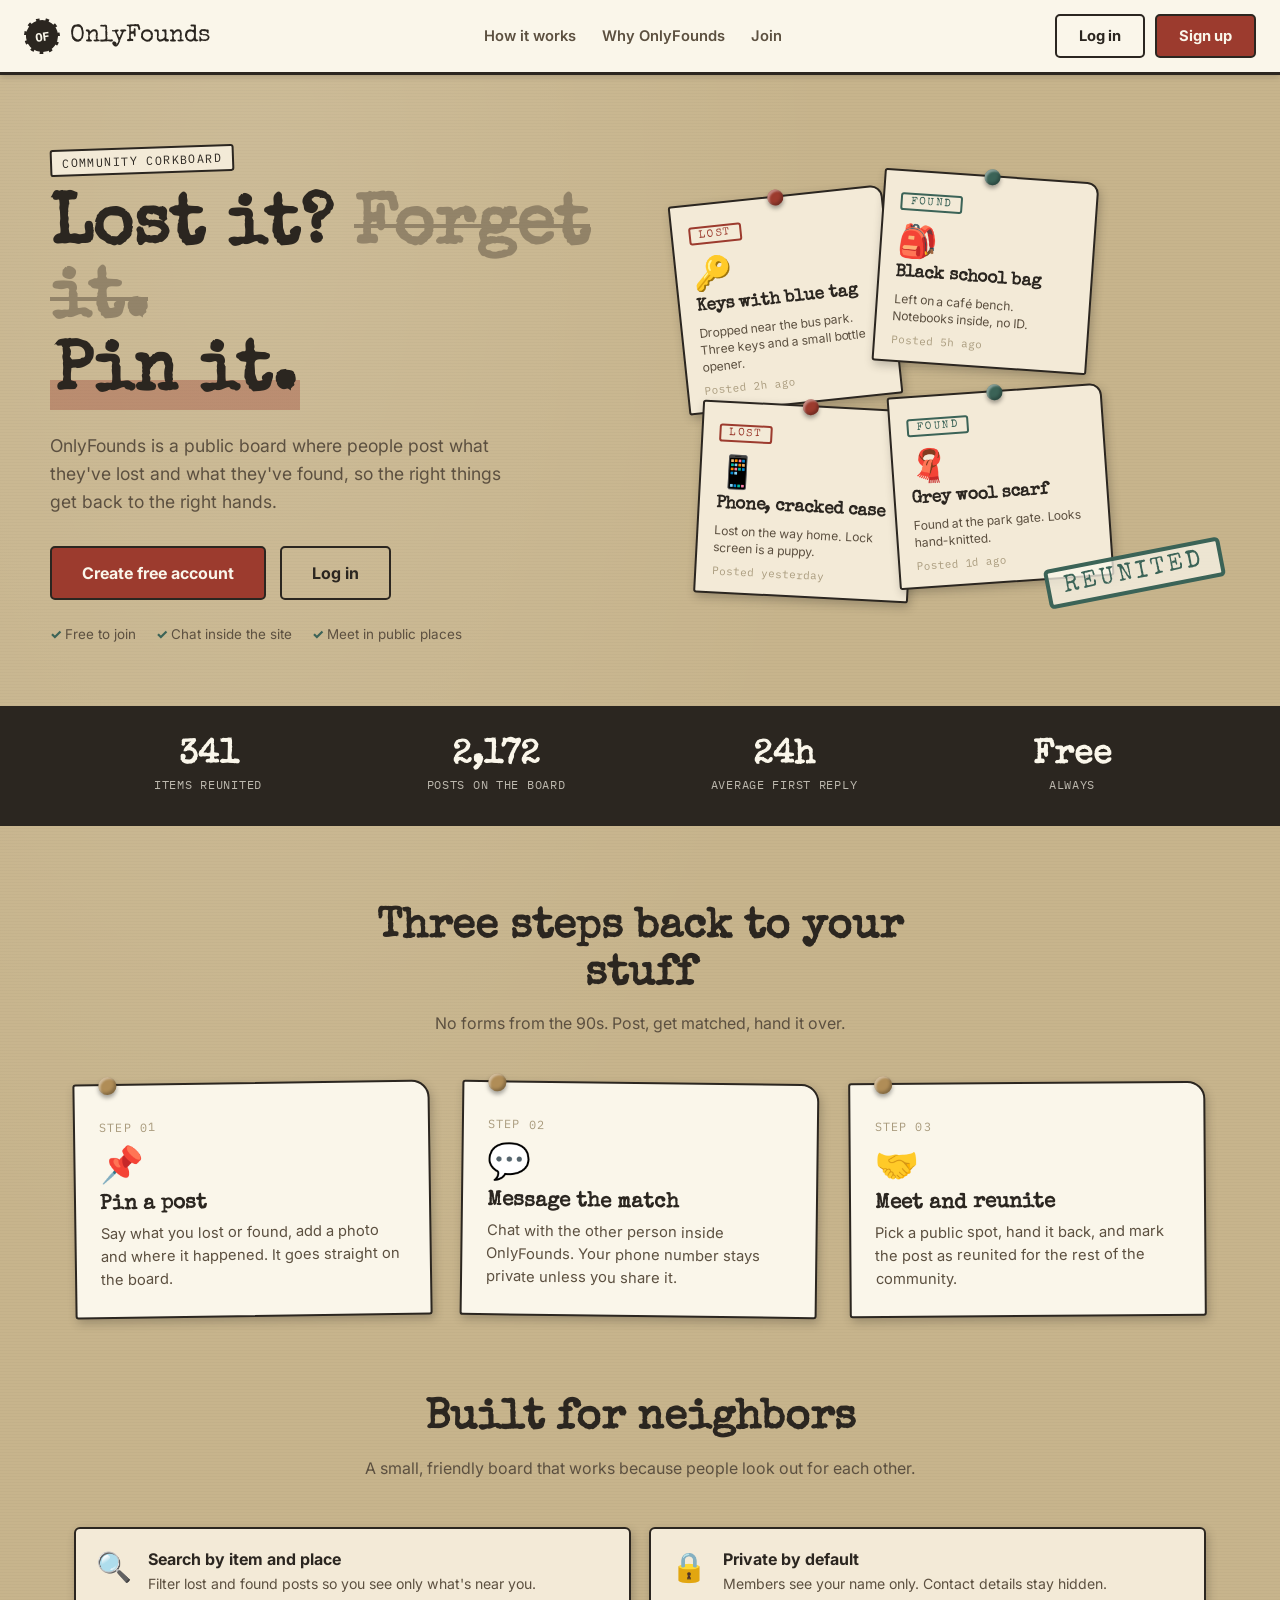
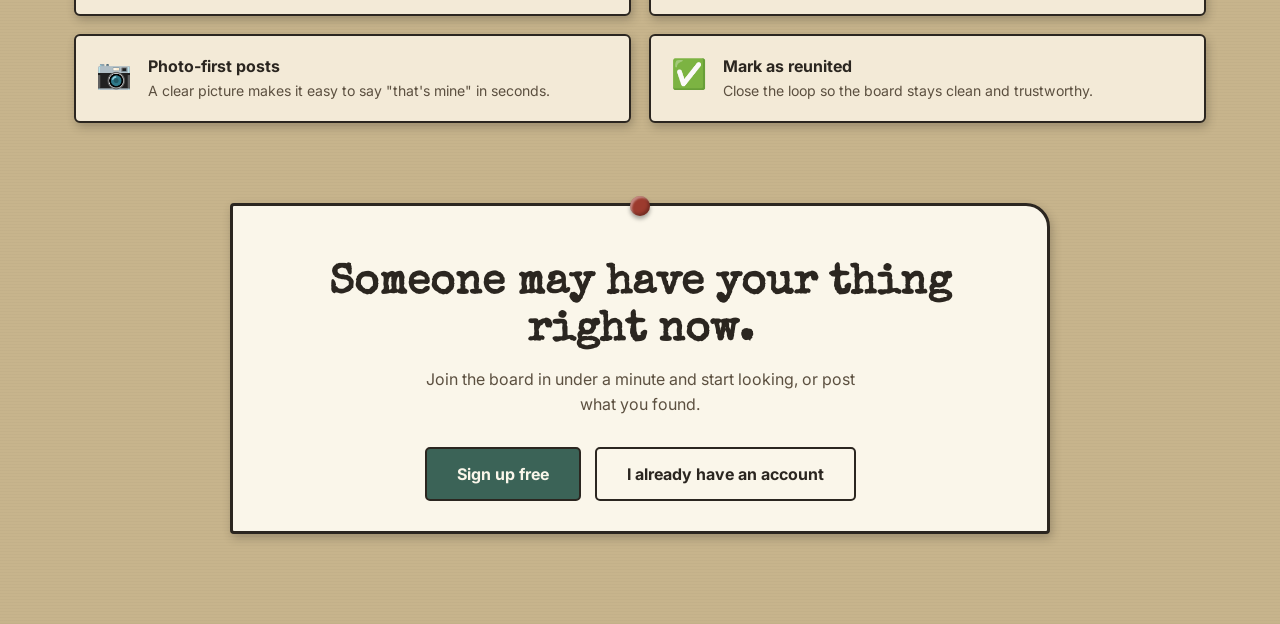
==== Views/index.html @ 3c7ee918 "frontend done" ====
<!DOCTYPE html>
<html lang="en">
<head>
<meta charset="UTF-8">
<meta name="viewport" content="width=device-width, initial-scale=1.0">
<title>OnlyFounds — The community corkboard for lost &amp; found things</title>
<meta name="description" content="Pin what you lost. Claim what you found. OnlyFounds is a community corkboard that reunites people with their things.">
<link rel="preconnect" href="https://fonts.googleapis.com">
<link href="https://fonts.googleapis.com/css2?family=Special+Elite&family=IBM+Plex+Mono:wght@500;600&family=Inter:wght@400;500;600;700;800&display=swap" rel="stylesheet">
<style>
  :root{
    --board:#c7b48c; --ink:#2b2620; --ink-soft:#5c5040;
    --card:#f3ead7; --card-edge:#e1d3ac; --paper-white:#faf6ea;
    --lost:#9c3b2e; --lost-bg:#f0dad2; --found:#3b6357; --found-bg:#d9e5de;
    --shadow:2px 4px 10px rgba(43,38,32,0.28);
    --font-display:'Special Elite','Courier New',monospace;
    --font-body:'Inter',sans-serif;
    --font-mono:'IBM Plex Mono',monospace;
  }
  *{box-sizing:border-box;margin:0;padding:0}
  html{scroll-behavior:smooth}
  body{
    font-family:var(--font-body); color:var(--ink);
    background:
      radial-gradient(ellipse at 20% 10%,rgba(255,255,255,0.10),transparent 40%),
      repeating-linear-gradient(0deg,rgba(0,0,0,0.02) 0,rgba(0,0,0,0.02) 1px,transparent 1px,transparent 3px),
      var(--board);
  }
  a{color:inherit}
  button{font-family:inherit;cursor:pointer}
  .wrap{max-width:1180px;margin:0 auto;padding:0 24px}

  /* header */
  header{background:var(--paper-white);border-bottom:3px solid var(--ink);box-shadow:0 2px 6px rgba(0,0,0,.15);position:sticky;top:0;z-index:50}
  .nav{display:flex;align-items:center;justify-content:space-between;gap:16px;padding:14px 24px;max-width:100%;margin:0 auto}
  .logo{display:flex;align-items:center;gap:10px;font-family:var(--font-display);font-size:1.5rem;text-decoration:none;white-space:nowrap}
  .logo-badge{width:36px;height:36px;border-radius:50%;background:var(--ink);color:var(--paper-white);display:flex;align-items:center;justify-content:center;font-family:var(--font-mono);font-size:.75rem;font-weight:700;transform:rotate(-8deg);border:2px dashed var(--paper-white)}
  .nav-links{display:flex;gap:26px;font-weight:600;font-size:.92rem}
  .nav-links a{text-decoration:none;color:var(--ink-soft)}
  .nav-links a:hover{color:var(--ink)}
  .nav-actions{display:flex;gap:10px}
  @media(max-width:760px){.nav-links{display:none}}

  /* buttons */
  .btn{display:inline-block;padding:11px 22px;border-radius:5px;border:2px solid var(--ink);font-weight:700;font-size:.92rem;text-decoration:none;text-align:center;background:transparent;color:var(--ink);transition:transform .12s ease,box-shadow .12s ease,background .15s ease,color .15s ease}
  .btn:hover{background:var(--ink);color:var(--paper-white)}
  .btn.solid{background:var(--lost);color:var(--paper-white)}
  .btn.solid:hover{background:var(--lost);transform:translate(-1px,-1px)}
  .btn.green{background:var(--found);color:var(--paper-white)}
  .btn.green:hover{background:var(--found);transform:translate(-1px,-1px)}
  .btn.big{padding:15px 30px;font-size:1rem}

  /* hero */
  .hero{display:grid;grid-template-columns:1.05fr 1fr;gap:48px;align-items:center;padding:72px 0 64px}
  @media(max-width:900px){.hero{grid-template-columns:1fr;padding-top:44px;text-align:center}.hero p.lead{margin-left:auto;margin-right:auto}.cta-row,.trust{justify-content:center}}
  .eyebrow{display:inline-block;font-family:var(--font-mono);font-size:.74rem;letter-spacing:.12em;text-transform:uppercase;border:2px solid var(--ink);padding:4px 10px;border-radius:3px;transform:rotate(-2deg);background:var(--card);margin-bottom:18px}
  .hero h1{font-family:var(--font-display);font-size:clamp(2.5rem,6vw,4.4rem);line-height:1.04}
  .hero h1 .strike{text-decoration:line-through;text-decoration-thickness:4px;color:var(--ink-soft);opacity:.5}
  .hero h1 .mark{background:linear-gradient(transparent 58%,rgba(156,59,46,.35) 58%);padding:0 4px}
  .hero p.lead{margin-top:20px;font-size:1.1rem;line-height:1.6;color:var(--ink-soft);max-width:480px}
  .cta-row{display:flex;gap:14px;margin-top:30px;flex-wrap:wrap}
  .trust{display:flex;gap:20px;margin-top:26px;font-size:.84rem;color:var(--ink-soft);flex-wrap:wrap}
  .trust span::before{content:"✓ ";color:var(--found);font-weight:800}

  /* corkboard mock */
  .board{position:relative;height:440px}
  @media(max-width:900px){.board{max-width:460px;margin:0 auto;width:100%}}
  .note{position:absolute;background:var(--card);border:2px solid var(--ink);border-radius:3px 12px 3px 3px;box-shadow:var(--shadow);padding:16px 16px 14px;width:215px;transform:rotate(var(--r));left:var(--x);top:var(--y);transition:transform .25s ease}
  .note:hover{transform:rotate(0) scale(1.04);z-index:5}
  .note .pin{position:absolute;top:-8px;left:50%;margin-left:-8px;width:16px;height:16px;border-radius:50%;background:var(--lost);box-shadow:0 3px 4px rgba(0,0,0,.35),inset -2px -2px 3px rgba(0,0,0,.25),inset 2px 2px 2px rgba(255,255,255,.4)}
  .note.f .pin{background:var(--found)}
  .tag{display:inline-block;font-family:var(--font-display);font-size:.66rem;letter-spacing:.14em;padding:2px 8px;border:2px solid;border-radius:3px;text-transform:uppercase;color:var(--lost);border-color:var(--lost)}
  .note.f .tag{color:var(--found);border-color:var(--found)}
  .note .ico{font-size:2rem;display:block;margin:10px 0 4px}
  .note h4{font-family:var(--font-display);font-size:1.08rem;line-height:1.2}
  .note small{display:block;margin-top:6px;color:var(--ink-soft);font-size:.76rem;line-height:1.4}
  .note .meta{font-family:var(--font-mono);font-size:.68rem;color:#a89a7c;margin-top:8px}
  .stamp-big{position:absolute;right:6px;bottom:22px;font-family:var(--font-display);font-size:1.5rem;letter-spacing:.14em;color:var(--found);border:4px solid var(--found);padding:4px 14px;border-radius:5px;transform:rotate(-11deg);background:rgba(250,246,234,.75);z-index:6}

  /* stats */
  .stats{background:var(--ink);color:var(--paper-white);border-top:3px solid var(--ink);border-bottom:3px solid var(--ink)}
  .stats .wrap{display:grid;grid-template-columns:repeat(4,1fr);gap:20px;padding:30px 24px;text-align:center}
  @media(max-width:700px){.stats .wrap{grid-template-columns:repeat(2,1fr)}}
  .stats strong{display:block;font-family:var(--font-display);font-size:2.1rem}
  .stats span{font-family:var(--font-mono);font-size:.74rem;letter-spacing:.06em;opacity:.7}

  /* sections */
  section.block{padding:80px 0}
  .sec-head{text-align:center;max-width:560px;margin:0 auto 46px}
  .sec-head h2{font-family:var(--font-display);font-size:clamp(1.8rem,4vw,2.6rem);line-height:1.12}
  .sec-head p{margin-top:12px;color:var(--ink-soft);line-height:1.55}

  .steps{display:grid;grid-template-columns:repeat(3,1fr);gap:30px}
  @media(max-width:820px){.steps{grid-template-columns:1fr;max-width:420px;margin:0 auto}}
  .step{background:var(--paper-white);border:2px solid var(--ink);border-radius:3px 18px 3px 3px;box-shadow:var(--shadow);padding:34px 24px 26px;position:relative;transform:rotate(var(--r,0deg))}
  .step:nth-child(1){--r:-.8deg}.step:nth-child(2){--r:.7deg}.step:nth-child(3){--r:-.4deg}
  .step .pin{position:absolute;top:-9px;left:24px;width:18px;height:18px;border-radius:50%;background:#b08d57;box-shadow:0 3px 4px rgba(0,0,0,.35),inset -2px -2px 3px rgba(0,0,0,.25),inset 2px 2px 2px rgba(255,255,255,.4)}
  .step .num{font-family:var(--font-mono);font-size:.74rem;color:#a89a7c;letter-spacing:.1em}
  .step .ico{font-size:2.2rem;margin:8px 0}
  .step h3{font-family:var(--font-display);font-size:1.3rem;margin-bottom:8px}
  .step p{color:var(--ink-soft);font-size:.92rem;line-height:1.55}

  .features{display:grid;grid-template-columns:repeat(2,1fr);gap:18px}
  @media(max-width:700px){.features{grid-template-columns:1fr}}
  .feat{display:flex;gap:16px;background:var(--card);border:2px solid var(--ink);border-radius:6px;padding:20px;box-shadow:var(--shadow)}
  .feat .ico{font-size:1.8rem;flex-shrink:0}
  .feat h3{font-size:1rem;margin-bottom:4px}
  .feat p{font-size:.88rem;color:var(--ink-soft);line-height:1.5}

  /* cta */
  .cta{background:var(--paper-white);border:3px solid var(--ink);border-radius:4px 24px 4px 4px;box-shadow:var(--shadow);padding:56px 32px 0;text-align:center;position:relative;max-width:820px;margin:0 auto 90px}
  .cta .pin{position:absolute;top:-10px;left:50%;margin-left:-10px;width:20px;height:20px;border-radius:50%;background:var(--lost);box-shadow:0 3px 4px rgba(0,0,0,.35),inset -2px -2px 3px rgba(0,0,0,.25),inset 2px 2px 2px rgba(255,255,255,.4)}
  .cta h2{font-family:var(--font-display);font-size:clamp(1.8rem,4vw,2.6rem);line-height:1.12}
  .cta p{color:var(--ink-soft);margin:12px auto 28px;max-width:440px;line-height:1.55}
  .cta .cta-row{justify-content:center; margin-bottom: 30px;}
  .cta .perf{border-top:2px dashed var(--card-edge);margin:40px -32px 0;padding:16px 32px;font-size:.86rem;color:var(--ink-soft)}
  .cta .perf a{font-weight:700;text-underline-offset:3px}

  :focus-visible{outline:3px solid var(--found);outline-offset:2px}
  @media(prefers-reduced-motion:reduce){*{transition:none!important;scroll-behavior:auto!important}}
  /* LOGIN MODAL */


/* ==============================
   LOGIN POPUP OVERLAY
============================== */

.login-overlay {
    position: fixed;
    inset: 0;
    background: rgba(43, 38, 32, 0.65);

    display: none;
    justify-content: center;
    align-items: center;

    padding: 20px;
    z-index: 1000;

    backdrop-filter: blur(3px);
}

.login-overlay.active {
    display: flex;
}

/* ==============================
   POPUP CONTAINER
============================== */

.login-popup {
    position: relative;
    width: 100%;
    max-width: 440px;

    animation: loginPopup .25s ease;
}

/* ==============================
   AUTH CARD
============================== */

.login-popup .auth-card {
    width: 100%;
    box-sizing: border-box;

    background: var(--paper-white);
    border: 2px solid var(--ink);
    border-radius: 15px 18px 15px 3px;
    padding: 38px 32px 0;
    position: relative;
    transform: rotate(0.6deg);
    max-height: 90vh;
    overflow-y: auto;
}

/* PIN */

.login-popup .pin {
    width: 18px;
    height: 18px;
    border-radius: 50%;

    position: absolute;
    top: -9px;
    left: 28px;

    background: var(--lost);

    box-shadow:
        0 3px 4px rgba(0,0,0,0.35),
        inset -2px -2px 3px rgba(0,0,0,0.25),
        inset 2px 2px 2px rgba(255,255,255,0.4);
}

/* MEMBERS STAMP */

.login-popup .stamp {
    position: absolute;
    top: 18px;
    right: 16px;

    font-family: var(--font-display);
    font-size: 0.7rem;
    letter-spacing: 0.14em;

    padding: 3px 9px;

    border: 2px solid var(--lost);
    color: var(--lost);
    border-radius: 3px;

    transform: rotate(8deg);
    text-transform: uppercase;
    opacity: 0.9;
}

/* HEADING */

.login-popup .auth-card h2 {
    font-family: var(--font-display);
    font-size: 1.7rem;
    margin-bottom: 6px;
}

.login-popup .auth-card .sub {
    color: var(--ink-soft);
    font-size: 0.9rem;
    margin-bottom: 24px;
}

/* ==============================
   INPUT FIELDS
============================== */

.login-popup .field {
    margin-bottom: 16px;
}

.login-popup .field label {
    display: block;

    font-size: 0.78rem;
    font-weight: 700;

    text-transform: uppercase;
    letter-spacing: 0.05em;

    color: var(--ink-soft);
    margin-bottom: 6px;
}

.login-popup .field input[type="email"],
.login-popup .field input[type="password"],
.login-popup .field input[type="text"] {
    width: 100%;
    box-sizing: border-box;

    padding: 11px 12px;

    border: 1.5px solid var(--card-edge);
    border-radius: 4px;

    font-family: var(--font-body);
    font-size: 0.92rem;

    background: var(--card);
    color: var(--ink);

    transition: border-color .15s ease,
                box-shadow .15s ease;
}

.login-popup .field input:focus {
    outline: none;
    border-color: var(--ink);
    box-shadow: 2px 2px 0 var(--ink);
}

/* INVALID FIELD */

.login-popup .field.invalid input {
    border-color: var(--lost);
    background: var(--lost-bg);
}

.login-popup .field-error {
    display: none;

    color: var(--lost);
    font-size: 0.76rem;
    font-weight: 600;

    margin-top: 5px;
}

.login-popup .field.invalid .field-error {
    display: block;
}

/* ==============================
   PASSWORD TOGGLE
============================== */

.login-popup .pw-wrap {
    position: relative;
}

.login-popup .pw-wrap input {
    padding-right: 64px !important;
}

.login-popup .pw-toggle {
    position: absolute;

    right: 6px;
    top: 50%;
    transform: translateY(-50%);

    background: transparent;
    border: none;

    padding: 6px 8px;

    font-family: var(--font-mono);
    font-size: 0.72rem;
    font-weight: 600;

    color: var(--ink-soft);
}

.login-popup .pw-toggle:hover {
    color: var(--ink);
}

/* ==============================
   REMEMBER ME
============================== */

.login-popup .row-between {
    display: flex;
    justify-content: space-between;
    align-items: center;

    margin: 2px 0 20px;
    gap: 10px;
    flex-wrap: wrap;
}

.login-popup .check {
    display: flex;
    align-items: center;
    gap: 8px;

    font-size: 0.84rem;
    color: var(--ink-soft);

    cursor: pointer;
}

.login-popup .check input {
    width: 16px;
    height: 16px;
    accent-color: var(--ink);
}

/* LINKS */

.login-popup .link {
    font-size: 0.84rem;
    font-weight: 600;

    color: var(--lost);
    text-decoration: underline;
    text-underline-offset: 3px;
}

/* ==============================
   ALERT MESSAGE
============================== */

.login-popup .alert {
    display: none;

    background: var(--lost-bg);
    border: 1.5px solid var(--lost);
    color: var(--lost);

    border-radius: 4px;
    padding: 10px 12px;

    font-size: 0.84rem;
    font-weight: 600;

    margin-bottom: 16px;
}

.login-popup .alert.show {
    display: block;
}

/* ==============================
   LOGIN BUTTON
============================== */

.login-popup .submit-btn {
    width: 100%;

    padding: 13px 26px;

    border-radius: 5px;
    border: 2px solid var(--ink);

    background: var(--lost);
    color: var(--paper-white);

    font-weight: 700;
    font-size: 0.95rem;

    box-shadow: 2px 2px 0 var(--ink);

    transition: transform .12s ease,
                box-shadow .12s ease;
}

.login-popup .submit-btn:hover {
    transform: translate(-1px, -1px);
    box-shadow: 3px 3px 0 var(--ink);
}

.login-popup .submit-btn:active {
    transform: translate(1px, 1px);
    box-shadow: 1px 1px 0 var(--ink);
}

.login-popup .submit-btn:disabled {
    opacity: 0.7;
    cursor: wait;
}

/* ==============================
   PERFORATED FOOTER
============================== */

.login-popup .perforation {
    border-top: 2px dashed var(--card-edge);

    margin: 28px -32px 0;
    padding: 16px 32px 18px;

    display: flex;
    justify-content: space-between;
    align-items: center;

    gap: 10px;
    flex-wrap: wrap;

    font-size: 0.88rem;
    color: var(--ink-soft);
}

.login-popup .perforation a {
    font-weight: 700;
    color: var(--ink);
    text-underline-offset: 3px;
}

/* ==============================
   CLOSE BUTTON
============================== */

.modal-close {
    position: absolute;
    top: -14px;
    right: -12px;

    width: 35px;
    height: 35px;

    border: 2px solid var(--ink);
    border-radius: 50%;

    background: var(--lost);
    color: white;

    font-size: 24px;
    font-weight: bold;

    z-index: 10;
    cursor: pointer;

    transition: transform .15s ease;
}

.modal-close:hover {
    transform: rotate(90deg);
}

/* ==============================
   POPUP ANIMATION
============================== */

@keyframes loginPopup {
    from {
        opacity: 0;
        transform: translateY(20px) scale(0.96);
    }

    to {
        opacity: 1;
        transform: translateY(0) scale(1);
    }
}

/* ==============================
   RESPONSIVE DESIGN
============================== */

@media (max-width: 480px) {

    .login-overlay {
        padding: 18px;
    }

    .login-popup {
        max-width: 100%;
    }

    .login-popup .auth-card {
        padding: 32px 20px 0;
    }

    .login-popup .perforation {
        margin-left: -20px;
        margin-right: -20px;

        padding: 16px 20px;
    }

}

/* REDUCED MOTION */

@media (prefers-reduced-motion: reduce) {
    .login-popup,
    .login-popup * {
        animation: none !important;
        transition: none !important;
    }
}

/* REGISTER POPUP ADJUSTMENTS */

#registerModal .auth-card {
    max-height: 90vh;
    overflow-y: auto;
    padding-top: 38px;
}

#registerModal .auth-card .sub {
    margin-bottom: 20px;
}

#registerModal .field {
    margin-bottom: 13px;
}

#registerModal .perforation {
    margin-top: 22px;
}

/* MOBILE */
@media (max-width: 480px) {

    #registerModal .auth-card {
        padding: 32px 20px 0;
    }

    #registerModal .perforation {
        margin-left: -20px;
        margin-right: -20px;
        padding: 16px 20px;
    }

}
/* validation css */
/* Hide field errors by default */
.field-error {
    display: none;
    color: #9c3b2e;
    font-size: 12px;
    margin-top: 5px;
}

/* Show error when field is invalid */
.field.invalid .field-error {
    display: block;
}

.field.invalid input {
    border-color: #9c3b2e;
    background-color: #fff4f1;
}

/* General form alert */
.alert {
    display: none;
    background: #f0dad2;
    color: #9c3b2e;
    padding: 10px 12px;
    border-radius: 5px;
    margin-bottom: 15px;
    font-size: 13px;
}

.alert.show {
    display: block;
}
</style>
</head>
<body>

<header>
  <div class="nav">
    <a class="logo" href="index.html"><span class="logo-badge">OF</span> OnlyFounds</a>
    <nav class="nav-links" aria-label="Sections">
      <a href="#how">How it works</a>
      <a href="#why">Why OnlyFounds</a>
      <a href="#join">Join</a>
    </nav>
    <div class="nav-actions" id="navActions">
      <a class="btn login-trigger" href="#">Log in</a>
      <a class="btn solid register-trigger" href="#">Sign up</a>
    </div>
  </div>
</header>

<main>
  <div class="wrap hero">
    <div>
      <span class="eyebrow">Community corkboard</span>
      <h1>Lost it? <span class="strike">Forget it.</span><br><span class="mark">Pin it.</span></h1>
      <p class="lead">OnlyFounds is a public board where people post what they've lost and what they've found, so the right things get back to the right hands.</p>
      <div class="cta-row" id="heroCta">
        <a class="btn solid big register-trigger" href="#">Create free account</a>
        <a class="btn big login-trigger" href="#">Log in</a>
      </div>
      <div class="trust"><span>Free to join</span><span>Chat inside the site</span><span>Meet in public places</span></div>
    </div>

    <div class="board" aria-hidden="true">
      <div class="note" style="--r:-6deg;--x:0;--y:20px"><div class="pin"></div><span class="tag">Lost</span><span class="ico">🔑</span><h4>Keys with blue tag</h4><small>Dropped near the bus park. Three keys and a small bottle opener.</small><div class="meta">Posted 2h ago</div></div>
      <div class="note f" style="--r:4deg;--x:200px;--y:0"><div class="pin"></div><span class="tag">Found</span><span class="ico">🎒</span><h4>Black school bag</h4><small>Left on a café bench. Notebooks inside, no ID.</small><div class="meta">Posted 5h ago</div></div>
      <div class="note" style="--r:3deg;--x:20px;--y:230px"><div class="pin"></div><span class="tag">Lost</span><span class="ico">📱</span><h4>Phone, cracked case</h4><small>Lost on the way home. Lock screen is a puppy.</small><div class="meta">Posted yesterday</div></div>
      <div class="note f" style="--r:-4deg;--x:215px;--y:215px"><div class="pin"></div><span class="tag">Found</span><span class="ico">🧣</span><h4>Grey wool scarf</h4><small>Found at the park gate. Looks hand-knitted.</small><div class="meta">Posted 1d ago</div></div>
      <div class="stamp-big">REUNITED</div>
    </div>
  </div>

  <div class="stats">
    <div class="wrap">
      <div><strong data-count="341">341</strong><span>ITEMS REUNITED</span></div>
      <div><strong data-count="2172">2,172</strong><span>POSTS ON THE BOARD</span></div>
      <div><strong>24h</strong><span>AVERAGE FIRST REPLY</span></div>
      <div><strong>Free</strong><span>ALWAYS</span></div>
    </div>
  </div>

  <section class="block" id="how">
    <div class="wrap">
      <div class="sec-head"><h2>Three steps back to your stuff</h2><p>No forms from the 90s. Post, get matched, hand it over.</p></div>
      <div class="steps">
        <div class="step"><div class="pin"></div><div class="num">STEP 01</div><div class="ico">📌</div><h3>Pin a post</h3><p>Say what you lost or found, add a photo and where it happened. It goes straight on the board.</p></div>
        <div class="step"><div class="pin"></div><div class="num">STEP 02</div><div class="ico">💬</div><h3>Message the match</h3><p>Chat with the other person inside OnlyFounds. Your phone number stays private unless you share it.</p></div>
        <div class="step"><div class="pin"></div><div class="num">STEP 03</div><div class="ico">🤝</div><h3>Meet and reunite</h3><p>Pick a public spot, hand it back, and mark the post as reunited for the rest of the community.</p></div>
      </div>
    </div>
  </section>

  <section class="block" id="why" style="padding-top:0">
    <div class="wrap">
      <div class="sec-head"><h2>Built for neighbors</h2><p>A small, friendly board that works because people look out for each other.</p></div>
      <div class="features">
        <div class="feat"><span class="ico">🔍</span><div><h3>Search by item and place</h3><p>Filter lost and found posts so you see only what's near you.</p></div></div>
        <div class="feat"><span class="ico">🔒</span><div><h3>Private by default</h3><p>Members see your name only. Contact details stay hidden.</p></div></div>
        <div class="feat"><span class="ico">📷</span><div><h3>Photo-first posts</h3><p>A clear picture makes it easy to say "that's mine" in seconds.</p></div></div>
        <div class="feat"><span class="ico">✅</span><div><h3>Mark as reunited</h3><p>Close the loop so the board stays clean and trustworthy.</p></div></div>
      </div>
    </div>
  </section>

  <section id="join">
    <div class="wrap">
      <div class="cta">
        <div class="pin"></div>
        <h2>Someone may have your thing right now.</h2>
        <p>Join the board in under a minute and start looking, or post what you found.</p>
        <div class="cta-row" id="ctaRow">
          <a class="btn green big register-trigger" href="#">Sign up free</a>
          <a class="btn big login-trigger" href="#">I already have an account</a>
        </div>
      </div>
    </div>
  </section>
</main>
<!-- LOGIN MODAL -->
<div class="login-overlay" id="loginModal">

    <div class="login-popup">

        <button class="modal-close" id="closeLogin"
                type="button" aria-label="Close">
            &times;
        </button>

        <section class="auth-card">
            <div class="stamp">Members</div>

            <h2>Login</h2>

            <p class="sub">
                Welcome back, Enter your detail and continue
            </p>

            <div class="alert" id="formAlert" role="alert"></div>

            <form id="loginForm" novalidate>

                <div class="field" id="f-email">
                    <label for="email">Email</label>

                    <input type="email"
                           id="email"
                           autocomplete="email"
                           placeholder="you@example.com">

                    <div class="field-error">
                        Enter a valid email address
                    </div>
                </div>

                <div class="field" id="f-password">

                    <label for="password">Password</label>

                    <div class="pw-wrap">

                        <input type="password"
                               id="password"
                               autocomplete="current-password"
                               placeholder="Your password">

                        <button type="button"
                                class="pw-toggle"
                                id="pwToggle">
                            Show
                        </button>

                    </div>

                    <div class="field-error">
                        Enter your password.
                    </div>

                </div>

                <div class="row-between">

                    <label class="check">
                        <input type="checkbox" id="remember">
                        Keep me logged in
                    </label>

                    <a class="link" href="forgot.html"></a>

                </div>

                <button class="submit-btn"
                        type="submit"
                        id="submitBtn">
                    Log in
                </button>

            </form>

            <div class="perforation">

                <span>
                    New Here?
                    <a class="register-trigger" href="#">Create an account</a>
                </span>

            </div>

        </section>

    </div>

</div>

<!-- REGISTER MODAL -->
<div class="login-overlay" id="registerModal">

    <div class="login-popup">

        <button class="modal-close"
                id="closeRegister"
                type="button"
                aria-label="Close">
            &times;
        </button>

        <section class="auth-card">
            <div class="stamp">New Member</div>

            <h2>Create Account</h2>

            <p class="sub">
                Join OnlyFounds and help reunite lost things.
            </p>

            <div class="alert" id="registerAlert" role="alert"></div>

            <form id="registerForm" novalidate>

                <!-- FULL NAME -->
                <div class="field" id="r-name">

                    <label for="regName">Full Name</label>

                    <input type="text"
                           id="regName"
                           autocomplete="name"
                           placeholder="Your full name">

                    <div class="field-error">
                        Enter your full name.
                    </div>

                </div>

                <!-- EMAIL -->
                <div class="field" id="r-email">

                    <label for="regEmail">Email</label>

                    <input type="email"
                           id="regEmail"
                           autocomplete="email"
                           placeholder="you@example.com">

                    <div class="field-error">
                        Enter a valid email address.
                    </div>

                </div>

                <!-- PASSWORD -->
                <div class="field" id="r-password">

                    <label for="regPassword">Password</label>

                    <div class="pw-wrap">

                        <input type="password"
                               id="regPassword"
                               autocomplete="new-password"
                               placeholder="Create a password">

                        <button type="button"
                                class="pw-toggle"
                                id="regPwToggle">
                            Show
                        </button>

                    </div>

                    <div class="field-error">
                        Password must be at least 8 characters.
                    </div>

                </div>

                <!-- CONFIRM PASSWORD -->
                <div class="field" id="r-confirm">

                    <label for="regConfirm">Confirm Password</label>

                    <div class="pw-wrap">

                        <input type="password"
                               id="regConfirm"
                               autocomplete="new-password"
                               placeholder="Confirm your password">

                        <button type="button"
                                class="pw-toggle"
                                id="regConfirmToggle">
                            Show
                        </button>

                    </div>

                    <div class="field-error">
                        Passwords do not match.
                    </div>

                </div>

                <!-- SUBMIT -->
                <button class="submit-btn"
                        type="submit"
                        id="registerBtn">
                    Create Account
                </button>

            </form>

            <!-- FOOTER -->
            <div class="perforation">

                <span>
                    Already a member?
                    <a href="#" class="switch-to-login login-trigger">
                        Log in
                    </a>
                </span>

            </div>

        </section>

    </div>

</div>

<script>
/* If the visitor is already logged in, swap the login/sign-up buttons for board/account links. */
(function(){
  let s = null;
  try { s = JSON.parse(sessionStorage.getItem('of_session')) || JSON.parse(localStorage.getItem('of_session')); } catch(e){}
  if(!s) return;
  document.getElementById('navActions').innerHTML =
    '<a class="btn" href="account.html">My account</a><a class="btn solid" href="onlyfounds-corkboard.html">Open board</a>';
  document.getElementById('heroCta').innerHTML =
    '<a class="btn solid big" href="onlyfounds-corkboard.html">Open the board</a><a class="btn big" href="account.html">My account</a>';
  document.getElementById('ctaRow').innerHTML =
    '<a class="btn green big" href="onlyfounds-corkboard.html">Open the board</a>';
})();

// ==============================
// LOGIN AND REGISTER MODALS
// ==============================

const loginModal = document.getElementById("loginModal");
const registerModal = document.getElementById("registerModal");

const closeLogin = document.getElementById("closeLogin");
const closeRegister = document.getElementById("closeRegister");


// OPEN MODAL
function openModal(modal) {

    loginModal.classList.remove("active");
    registerModal.classList.remove("active");

    modal.classList.add("active");

    document.body.style.overflow = "hidden";
}


// CLOSE MODALS
function closeModals() {

    loginModal.classList.remove("active");
    registerModal.classList.remove("active");

    document.body.style.overflow = "";

}


// LOGIN BUTTONS
document.querySelectorAll(".login-trigger").forEach(button => {

    button.addEventListener("click", function(e) {

        e.preventDefault();
        openModal(loginModal);

    });

});


// REGISTER BUTTONS
document.querySelectorAll(".register-trigger").forEach(button => {

    button.addEventListener("click", function(e) {

        e.preventDefault();
        openModal(registerModal);

    });

});


// CLOSE BUTTONS
closeLogin.addEventListener("click", closeModals);
closeRegister.addEventListener("click", closeModals);


// CLICK OUTSIDE POPUP
[loginModal, registerModal].forEach(modal => {

    modal.addEventListener("click", function(e) {

        if (e.target === modal) {
            closeModals();
        }

    });

});


// ESCAPE KEY
document.addEventListener("keydown", function(e) {

    if (e.key === "Escape") {
        closeModals();
    }

});


// SWITCH REGISTER TO LOGIN
document.querySelectorAll(".switch-to-login").forEach(link => {

    link.addEventListener("click", function(e) {

        e.preventDefault();
        openModal(loginModal);

    });

});


// SWITCH LOGIN TO REGISTER
document.querySelectorAll("#loginModal .perforation a").forEach(link => {

    link.addEventListener("click", function(e) {

        e.preventDefault();
        openModal(registerModal);

    });

});
// ==============================
// PASSWORD SHOW / HIDE
// ==============================

function setupPasswordToggle(inputId, buttonId) {

    const input = document.getElementById(inputId);
    const button = document.getElementById(buttonId);

    if (!input || !button) return;

    button.addEventListener("click", function() {

        const isHidden = input.type === "password";

        input.type = isHidden ? "text" : "password";

        button.textContent = isHidden ? "Hide" : "Show";

        button.setAttribute(
            "aria-label",
            isHidden ? "Hide password" : "Show password"
        );

    });

}


// LOGIN PASSWORD
setupPasswordToggle("password", "pwToggle");

// REGISTER PASSWORD
setupPasswordToggle("regPassword", "regPwToggle");

// REGISTER CONFIRM PASSWORD
setupPasswordToggle("regConfirm", "regConfirmToggle");

const loginForm = document.getElementById("loginForm");

loginForm.addEventListener("submit", function (e) {
    e.preventDefault();

    const email = document.getElementById("email");
    const password = document.getElementById("password");

    const emailField = document.getElementById("f-email");
    const passwordField = document.getElementById("f-password");

    const alertBox = document.getElementById("formAlert");

    let isValid = true;

    // Clear previous errors
    emailField.classList.remove("invalid");
    passwordField.classList.remove("invalid");
    alertBox.classList.remove("show");

    // Email validation
    const emailPattern = /^[^\s@]+@[^\s@]+\.[^\s@]+$/;

    if (email.value.trim() === "" || !emailPattern.test(email.value.trim())) {
        emailField.classList.add("invalid");
        isValid = false;
    }

    // Password validation
    if (password.value.trim() === "") {
        passwordField.classList.add("invalid");
        isValid = false;
    }

    if (!isValid) {
        alertBox.textContent = "Please correct the highlighted fields.";
        alertBox.classList.add("show");
        return;
    }

    // Continue with your login API request here
    console.log("Login form is valid");
});

const registerForm = document.getElementById("registerForm");

registerForm.addEventListener("submit", function (e) {
    e.preventDefault();

    const name = document.getElementById("regName");
    const email = document.getElementById("regEmail");
    const password = document.getElementById("regPassword");
    const confirmPassword = document.getElementById("regConfirm");

    const nameField = document.getElementById("r-name");
    const emailField = document.getElementById("r-email");
    const passwordField = document.getElementById("r-password");
    const confirmField = document.getElementById("r-confirm");

    const alertBox = document.getElementById("registerAlert");

    let isValid = true;

    // Clear previous errors
    [nameField, emailField, passwordField, confirmField]
        .forEach(field => field.classList.remove("invalid"));

    alertBox.classList.remove("show");

    const emailPattern = /^[^\s@]+@[^\s@]+\.[^\s@]+$/;

    // Name validation
    if (name.value.trim() === "") {
        nameField.classList.add("invalid");
        isValid = false;
    }

    // Email validation
    if (!emailPattern.test(email.value.trim())) {
        emailField.classList.add("invalid");
        isValid = false;
    }

    // Password validation
    if (password.value.length < 8) {
        passwordField.classList.add("invalid");
        isValid = false;
    }

    // Confirm password validation
    if (
        confirmPassword.value === "" ||
        confirmPassword.value !== password.value
    ) {
        confirmField.classList.add("invalid");
        isValid = false;
    }

    if (!isValid) {
        alertBox.textContent = "Please correct the highlighted fields.";
        alertBox.classList.add("show");
        return;
    }

    // Continue with your registration API request here
    console.log("Registration form is valid");
});
</script>
</body>
</html>
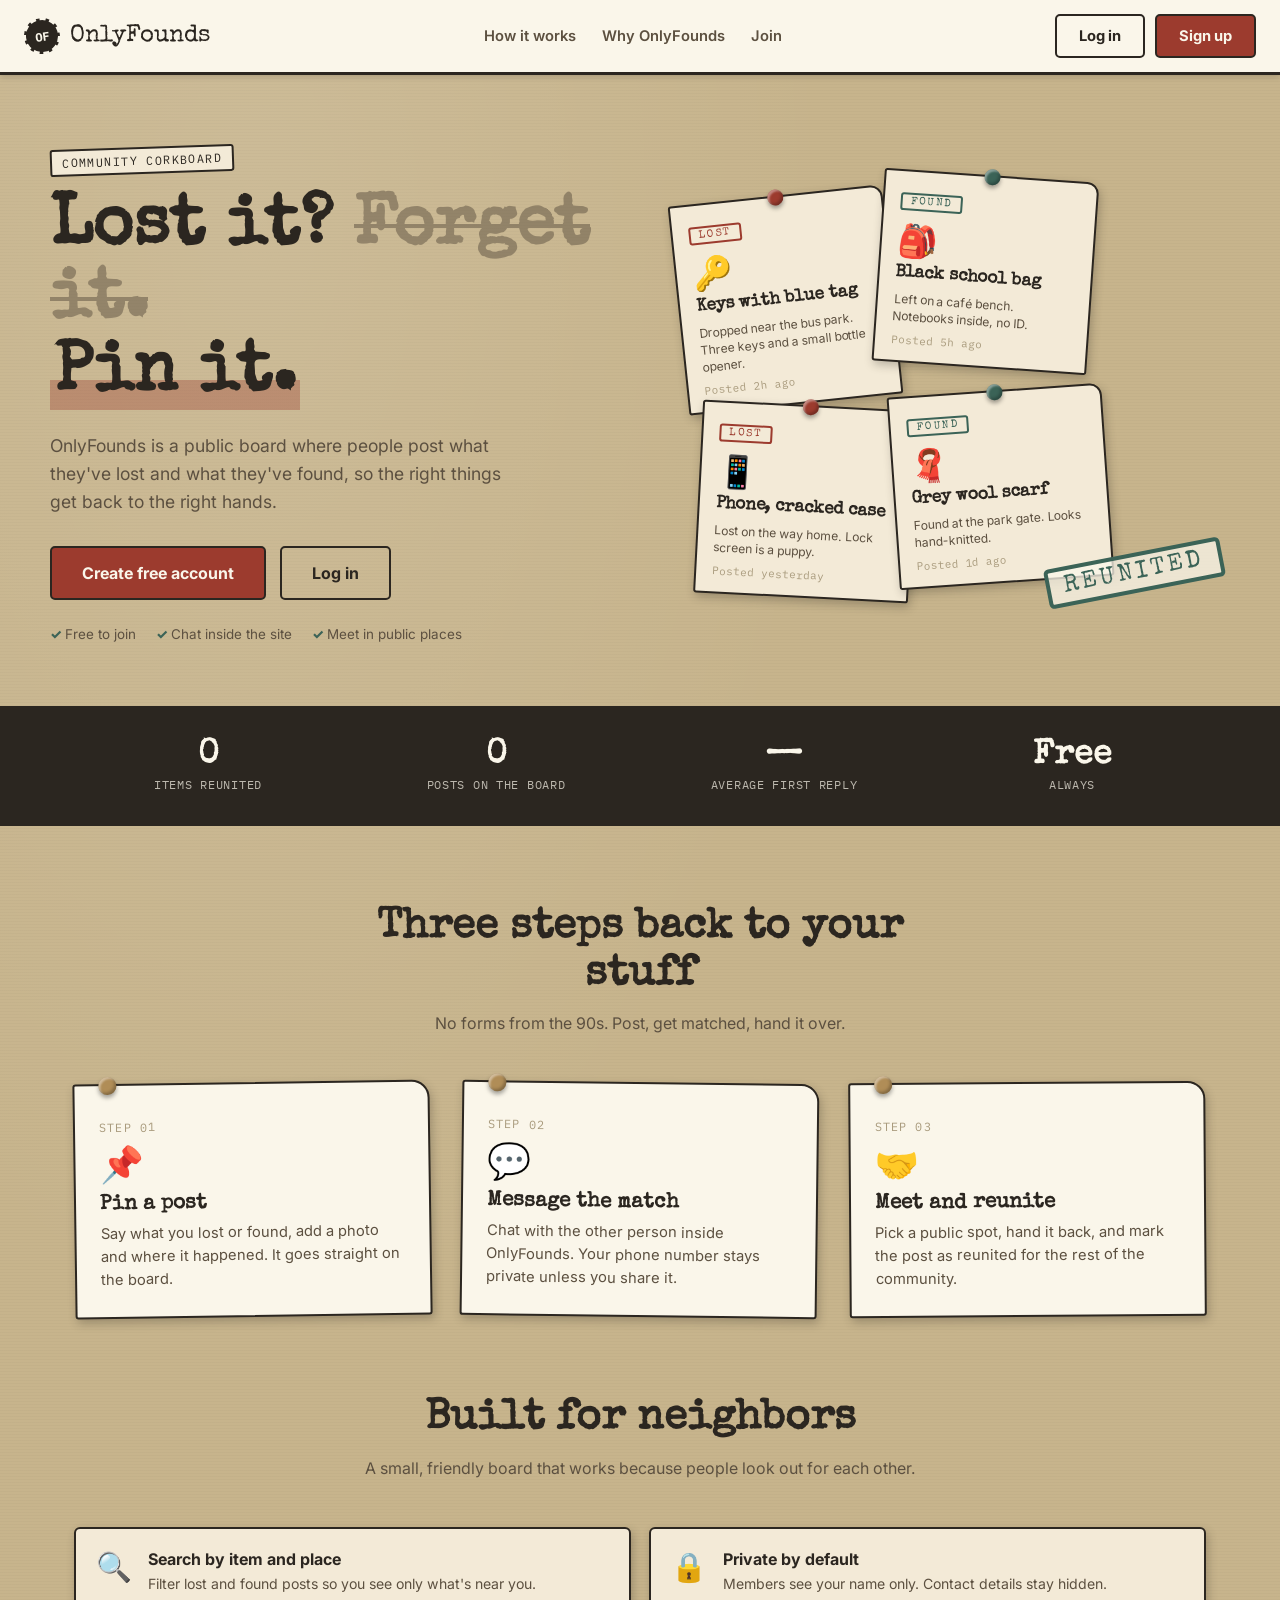
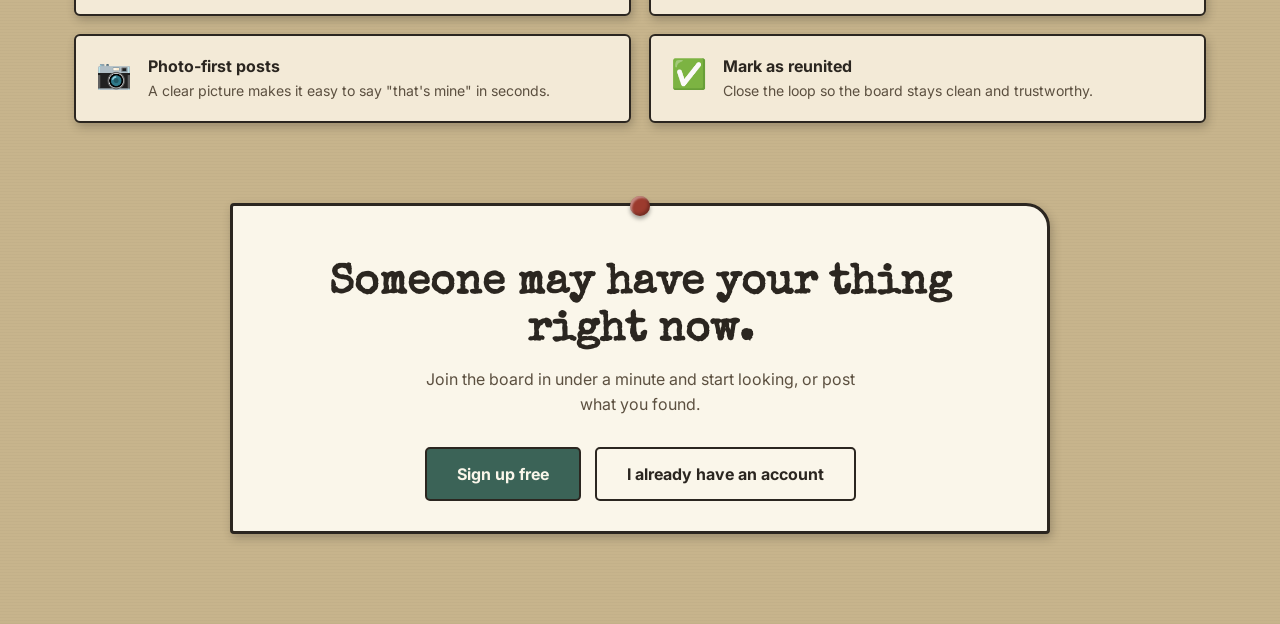
==== commit 248ef86d: "sako" ====
--- a/Views/index.html
+++ b/Views/index.html
@@ -659,12 +659,29 @@
 
   <div class="stats">
     <div class="wrap">
-      <div><strong data-count="341">341</strong><span>ITEMS REUNITED</span></div>
-      <div><strong data-count="2172">2,172</strong><span>POSTS ON THE BOARD</span></div>
-      <div><strong>24h</strong><span>AVERAGE FIRST REPLY</span></div>
-      <div><strong>Free</strong><span>ALWAYS</span></div>
+
+        <div>
+            <strong id="reunitedCount">0</strong>
+            <span>ITEMS REUNITED</span>
+        </div>
+
+        <div>
+            <strong id="totalPostCount">0</strong>
+            <span>POSTS ON THE BOARD</span>
+        </div>
+
+        <div>
+            <strong id="averageReplyTime">—</strong>
+            <span>AVERAGE FIRST REPLY</span>
+        </div>
+
+        <div>
+            <strong>Free</strong>
+            <span>ALWAYS</span>
+        </div>
+
     </div>
-  </div>
+    </div>
 
   <section class="block" id="how">
     <div class="wrap">
@@ -935,35 +952,326 @@
 </div>
 
 <script>
-/* If the visitor is already logged in, swap the login/sign-up buttons for board/account links. */
-(function(){
-  let s = null;
-  try { s = JSON.parse(sessionStorage.getItem('of_session')) || JSON.parse(localStorage.getItem('of_session')); } catch(e){}
-  if(!s) return;
-  document.getElementById('navActions').innerHTML =
-    '<a class="btn" href="account.html">My account</a><a class="btn solid" href="onlyfounds-corkboard.html">Open board</a>';
-  document.getElementById('heroCta').innerHTML =
-    '<a class="btn solid big" href="onlyfounds-corkboard.html">Open the board</a><a class="btn big" href="account.html">My account</a>';
-  document.getElementById('ctaRow').innerHTML =
-    '<a class="btn green big" href="onlyfounds-corkboard.html">Open the board</a>';
+const API_BASE_URL = "http://127.0.0.1:8000";
+
+
+// =========================================================
+// LANDING PAGE STATISTICS
+// GET /posts/stats
+// =========================================================
+
+async function loadLandingStatistics() {
+    const reunitedElement =
+        document.getElementById("reunitedCount");
+
+    const totalPostsElement =
+        document.getElementById("totalPostCount");
+
+    const averageReplyElement =
+        document.getElementById("averageReplyTime");
+
+    try {
+        const response = await fetch(
+            `${API_BASE_URL}/posts/stats`
+        );
+
+        const responseData = await response.json();
+
+        if (!response.ok) {
+            throw new Error(
+                responseData.detail ||
+                "Could not retrieve statistics"
+            );
+        }
+
+        const statistics = responseData.statistics;
+
+        animateCount(
+            reunitedElement,
+            statistics.reunited_items
+        );
+
+        animateCount(
+            totalPostsElement,
+            statistics.total_posts
+        );
+
+        if (
+            statistics.average_first_reply_hours === null
+        ) {
+            averageReplyElement.textContent = "—";
+        } else {
+            averageReplyElement.textContent =
+                formatReplyTime(
+                    statistics.average_first_reply_hours
+                );
+        }
+
+    } catch (error) {
+        console.error(
+            "Statistics loading error:",
+            error
+        );
+
+        if (reunitedElement) {
+            reunitedElement.textContent = "0";
+        }
+
+        if (totalPostsElement) {
+            totalPostsElement.textContent = "0";
+        }
+
+        if (averageReplyElement) {
+            averageReplyElement.textContent = "—";
+        }
+    }
+}
+
+
+function formatReplyTime(hours) {
+    const numericHours = Number(hours);
+
+    if (!Number.isFinite(numericHours)) {
+        return "—";
+    }
+
+    if (numericHours < 1) {
+        const minutes = Math.max(
+            1,
+            Math.round(numericHours * 60)
+        );
+
+        return `${minutes}m`;
+    }
+
+    if (numericHours < 24) {
+        return `${Math.round(numericHours)}h`;
+    }
+
+    const days = numericHours / 24;
+
+    if (days < 10) {
+        return `${days.toFixed(1)}d`;
+    }
+
+    return `${Math.round(days)}d`;
+}
+
+
+function animateCount(element, finalNumber) {
+    if (!element) {
+        return;
+    }
+
+    const target = Number(finalNumber);
+
+    if (!Number.isFinite(target) || target < 0) {
+        element.textContent = "0";
+        return;
+    }
+
+    if (
+        window.matchMedia(
+            "(prefers-reduced-motion: reduce)"
+        ).matches
+    ) {
+        element.textContent =
+            target.toLocaleString();
+        return;
+    }
+
+    const duration = 700;
+    const startingTime = performance.now();
+
+    function updateNumber(currentTime) {
+        const progress = Math.min(
+            (currentTime - startingTime) / duration,
+            1
+        );
+
+        const easedProgress =
+            1 - Math.pow(1 - progress, 3);
+
+        const displayedNumber = Math.floor(
+            target * easedProgress
+        );
+
+        element.textContent =
+            displayedNumber.toLocaleString();
+
+        if (progress < 1) {
+            requestAnimationFrame(updateNumber);
+        } else {
+            element.textContent =
+                target.toLocaleString();
+        }
+    }
+
+    requestAnimationFrame(updateNumber);
+}
+
+
+loadLandingStatistics();
+
+
+// =========================================================
+// SESSION HELPERS
+// =========================================================
+
+function getStoredSession() {
+    try {
+        const sessionValue =
+            sessionStorage.getItem("of_session") ||
+            localStorage.getItem("of_session");
+
+        return sessionValue
+            ? JSON.parse(sessionValue)
+            : null;
+
+    } catch (error) {
+        sessionStorage.removeItem("of_session");
+        localStorage.removeItem("of_session");
+
+        return null;
+    }
+}
+
+
+function saveSession(user, rememberUser) {
+    sessionStorage.removeItem("of_session");
+    localStorage.removeItem("of_session");
+
+    const sessionData = JSON.stringify(user);
+
+    if (rememberUser) {
+        localStorage.setItem(
+            "of_session",
+            sessionData
+        );
+    } else {
+        sessionStorage.setItem(
+            "of_session",
+            sessionData
+        );
+    }
+}
+
+
+// =========================================================
+// DISPLAY LOGGED-IN NAVIGATION
+// =========================================================
+
+(function updateLandingPageForLoggedInUser() {
+    const session = getStoredSession();
+
+    if (!session) {
+        return;
+    }
+
+    const navActions = document.getElementById("navActions");
+    const heroCta = document.getElementById("heroCta");
+    const ctaRow = document.getElementById("ctaRow");
+
+    if (navActions) {
+        navActions.innerHTML = `
+            <span
+                style="
+                    display:flex;
+                    align-items:center;
+                    font-weight:700;
+                "
+            >
+                ${escapeHtml(session.name || "User")}
+            </span>
+
+            <a
+                class="btn solid"
+                href="Homepage.html"
+            >
+                Open board
+            </a>
+
+            <button
+                class="btn"
+                id="landingLogoutButton"
+                type="button"
+            >
+                Logout
+            </button>
+        `;
+    }
+
+    if (heroCta) {
+        heroCta.innerHTML = `
+            <a
+                class="btn solid big"
+                href="Homepage.html"
+            >
+                Open the board
+            </a>
+        `;
+    }
+
+    if (ctaRow) {
+        ctaRow.innerHTML = `
+            <a
+                class="btn green big"
+                href="Homepage.html"
+            >
+                Open the board
+            </a>
+        `;
+    }
+
+    const logoutButton = document.getElementById(
+        "landingLogoutButton"
+    );
+
+    if (logoutButton) {
+        logoutButton.addEventListener("click", function () {
+            sessionStorage.removeItem("of_session");
+            localStorage.removeItem("of_session");
+
+            window.location.reload();
+        });
+    }
 })();
 
-// ==============================
-// LOGIN AND REGISTER MODALS
-// ==============================
+
+// =========================================================
+// SECURITY HELPER
+// =========================================================
+
+function escapeHtml(value) {
+    return String(value)
+        .replaceAll("&", "&amp;")
+        .replaceAll("<", "&lt;")
+        .replaceAll(">", "&gt;")
+        .replaceAll('"', "&quot;")
+        .replaceAll("'", "&#039;");
+}
+
+
+// =========================================================
+// MODALS
+// =========================================================
 
 const loginModal = document.getElementById("loginModal");
 const registerModal = document.getElementById("registerModal");
 
 const closeLogin = document.getElementById("closeLogin");
-const closeRegister = document.getElementById("closeRegister");
-
-
-// OPEN MODAL
+const closeRegister = document.getElementById(
+    "closeRegister"
+);
+
+
 function openModal(modal) {
-
-    loginModal.classList.remove("active");
-    registerModal.classList.remove("active");
+    if (!modal) {
+        return;
+    }
+
+    loginModal?.classList.remove("active");
+    registerModal?.classList.remove("active");
 
     modal.classList.add("active");
 
@@ -971,241 +1279,534 @@
 }
 
 
-// CLOSE MODALS
 function closeModals() {
-
-    loginModal.classList.remove("active");
-    registerModal.classList.remove("active");
+    loginModal?.classList.remove("active");
+    registerModal?.classList.remove("active");
 
     document.body.style.overflow = "";
-
-}
-
-
-// LOGIN BUTTONS
-document.querySelectorAll(".login-trigger").forEach(button => {
-
-    button.addEventListener("click", function(e) {
-
-        e.preventDefault();
-        openModal(loginModal);
-
-    });
-
-});
-
-
-// REGISTER BUTTONS
-document.querySelectorAll(".register-trigger").forEach(button => {
-
-    button.addEventListener("click", function(e) {
-
-        e.preventDefault();
-        openModal(registerModal);
-
-    });
-
-});
-
-
-// CLOSE BUTTONS
-closeLogin.addEventListener("click", closeModals);
-closeRegister.addEventListener("click", closeModals);
-
-
-// CLICK OUTSIDE POPUP
-[loginModal, registerModal].forEach(modal => {
-
-    modal.addEventListener("click", function(e) {
-
-        if (e.target === modal) {
+}
+
+
+document.querySelectorAll(".login-trigger").forEach(
+    function (button) {
+        button.addEventListener("click", function (event) {
+            event.preventDefault();
+            openModal(loginModal);
+        });
+    }
+);
+
+
+document.querySelectorAll(".register-trigger").forEach(
+    function (button) {
+        button.addEventListener("click", function (event) {
+            event.preventDefault();
+            openModal(registerModal);
+        });
+    }
+);
+
+
+closeLogin?.addEventListener("click", closeModals);
+closeRegister?.addEventListener("click", closeModals);
+
+
+[loginModal, registerModal].forEach(function (modal) {
+    modal?.addEventListener("click", function (event) {
+        if (event.target === modal) {
             closeModals();
         }
-
     });
-
 });
 
 
-// ESCAPE KEY
-document.addEventListener("keydown", function(e) {
-
-    if (e.key === "Escape") {
+document.addEventListener("keydown", function (event) {
+    if (event.key === "Escape") {
         closeModals();
     }
-
 });
 
 
-// SWITCH REGISTER TO LOGIN
-document.querySelectorAll(".switch-to-login").forEach(link => {
-
-    link.addEventListener("click", function(e) {
-
-        e.preventDefault();
-        openModal(loginModal);
-
+document.querySelectorAll(".switch-to-login").forEach(
+    function (link) {
+        link.addEventListener("click", function (event) {
+            event.preventDefault();
+            openModal(loginModal);
+        });
+    }
+);
+
+
+document
+    .querySelectorAll("#loginModal .perforation a")
+    .forEach(function (link) {
+        link.addEventListener(
+            "click",
+            function (event) {
+                event.preventDefault();
+                openModal(registerModal);
+            }
+        );
     });
 
-});
-
-
-// SWITCH LOGIN TO REGISTER
-document.querySelectorAll("#loginModal .perforation a").forEach(link => {
-
-    link.addEventListener("click", function(e) {
-
-        e.preventDefault();
-        openModal(registerModal);
-
-    });
-
-});
-// ==============================
-// PASSWORD SHOW / HIDE
-// ==============================
+
+// =========================================================
+// PASSWORD VISIBILITY
+// =========================================================
 
 function setupPasswordToggle(inputId, buttonId) {
-
     const input = document.getElementById(inputId);
     const button = document.getElementById(buttonId);
 
-    if (!input || !button) return;
-
-    button.addEventListener("click", function() {
-
-        const isHidden = input.type === "password";
-
-        input.type = isHidden ? "text" : "password";
-
-        button.textContent = isHidden ? "Hide" : "Show";
+    if (!input || !button) {
+        return;
+    }
+
+    button.addEventListener("click", function () {
+        const passwordIsHidden =
+            input.type === "password";
+
+        input.type = passwordIsHidden
+            ? "text"
+            : "password";
+
+        button.textContent = passwordIsHidden
+            ? "Hide"
+            : "Show";
 
         button.setAttribute(
             "aria-label",
-            isHidden ? "Hide password" : "Show password"
+            passwordIsHidden
+                ? "Hide password"
+                : "Show password"
         );
-
     });
-
-}
-
-
-// LOGIN PASSWORD
+}
+
+
 setupPasswordToggle("password", "pwToggle");
-
-// REGISTER PASSWORD
 setupPasswordToggle("regPassword", "regPwToggle");
-
-// REGISTER CONFIRM PASSWORD
-setupPasswordToggle("regConfirm", "regConfirmToggle");
+setupPasswordToggle(
+    "regConfirm",
+    "regConfirmToggle"
+);
+
+
+// =========================================================
+// FORM HELPERS
+// =========================================================
+
+const emailPattern =
+    /^[^\s@]+@[^\s@]+\.[^\s@]+$/;
+
+
+function showAlert(alertBox, message, isSuccess = false) {
+    if (!alertBox) {
+        return;
+    }
+
+    alertBox.textContent = message;
+    alertBox.classList.add("show");
+
+    if (isSuccess) {
+        alertBox.style.background = "#d9e5de";
+        alertBox.style.borderColor = "#3b6357";
+        alertBox.style.color = "#3b6357";
+    } else {
+        alertBox.style.background = "";
+        alertBox.style.borderColor = "";
+        alertBox.style.color = "";
+    }
+}
+
+
+function hideAlert(alertBox) {
+    if (!alertBox) {
+        return;
+    }
+
+    alertBox.textContent = "";
+    alertBox.classList.remove("show");
+
+    alertBox.style.background = "";
+    alertBox.style.borderColor = "";
+    alertBox.style.color = "";
+}
+
+
+function getApiErrorMessage(data, fallbackMessage) {
+    if (!data) {
+        return fallbackMessage;
+    }
+
+    if (typeof data.detail === "string") {
+        return data.detail;
+    }
+
+    if (Array.isArray(data.detail)) {
+        return data.detail
+            .map(function (error) {
+                return error.msg || "Invalid value";
+            })
+            .join(". ");
+    }
+
+    if (typeof data.message === "string") {
+        return data.message;
+    }
+
+    return fallbackMessage;
+}
+
+
+function passwordIsStrong(password) {
+    return (
+        password.length >= 8 &&
+        /[A-Z]/.test(password) &&
+        /[a-z]/.test(password) &&
+        /\d/.test(password)
+    );
+}
+
+
+// =========================================================
+// LOGIN
+// POST /users/login
+// =========================================================
 
 const loginForm = document.getElementById("loginForm");
 
-loginForm.addEventListener("submit", function (e) {
-    e.preventDefault();
-
-    const email = document.getElementById("email");
-    const password = document.getElementById("password");
-
-    const emailField = document.getElementById("f-email");
-    const passwordField = document.getElementById("f-password");
-
-    const alertBox = document.getElementById("formAlert");
-
-    let isValid = true;
-
-    // Clear previous errors
-    emailField.classList.remove("invalid");
-    passwordField.classList.remove("invalid");
-    alertBox.classList.remove("show");
-
-    // Email validation
-    const emailPattern = /^[^\s@]+@[^\s@]+\.[^\s@]+$/;
-
-    if (email.value.trim() === "" || !emailPattern.test(email.value.trim())) {
-        emailField.classList.add("invalid");
-        isValid = false;
-    }
-
-    // Password validation
-    if (password.value.trim() === "") {
-        passwordField.classList.add("invalid");
-        isValid = false;
-    }
-
-    if (!isValid) {
-        alertBox.textContent = "Please correct the highlighted fields.";
-        alertBox.classList.add("show");
-        return;
-    }
-
-    // Continue with your login API request here
-    console.log("Login form is valid");
-});
-
-const registerForm = document.getElementById("registerForm");
-
-registerForm.addEventListener("submit", function (e) {
-    e.preventDefault();
-
-    const name = document.getElementById("regName");
-    const email = document.getElementById("regEmail");
-    const password = document.getElementById("regPassword");
-    const confirmPassword = document.getElementById("regConfirm");
-
-    const nameField = document.getElementById("r-name");
-    const emailField = document.getElementById("r-email");
-    const passwordField = document.getElementById("r-password");
-    const confirmField = document.getElementById("r-confirm");
-
-    const alertBox = document.getElementById("registerAlert");
-
-    let isValid = true;
-
-    // Clear previous errors
-    [nameField, emailField, passwordField, confirmField]
-        .forEach(field => field.classList.remove("invalid"));
-
-    alertBox.classList.remove("show");
-
-    const emailPattern = /^[^\s@]+@[^\s@]+\.[^\s@]+$/;
-
-    // Name validation
-    if (name.value.trim() === "") {
-        nameField.classList.add("invalid");
-        isValid = false;
-    }
-
-    // Email validation
-    if (!emailPattern.test(email.value.trim())) {
-        emailField.classList.add("invalid");
-        isValid = false;
-    }
-
-    // Password validation
-    if (password.value.length < 8) {
-        passwordField.classList.add("invalid");
-        isValid = false;
-    }
-
-    // Confirm password validation
-    if (
-        confirmPassword.value === "" ||
-        confirmPassword.value !== password.value
-    ) {
-        confirmField.classList.add("invalid");
-        isValid = false;
-    }
-
-    if (!isValid) {
-        alertBox.textContent = "Please correct the highlighted fields.";
-        alertBox.classList.add("show");
-        return;
-    }
-
-    // Continue with your registration API request here
-    console.log("Registration form is valid");
-});
+
+loginForm?.addEventListener(
+    "submit",
+    async function (event) {
+        event.preventDefault();
+
+        const emailInput =
+            document.getElementById("email");
+
+        const passwordInput =
+            document.getElementById("password");
+
+        const rememberInput =
+            document.getElementById("remember");
+
+        const emailField =
+            document.getElementById("f-email");
+
+        const passwordField =
+            document.getElementById("f-password");
+
+        const alertBox =
+            document.getElementById("formAlert");
+
+        const submitButton =
+            document.getElementById("submitBtn");
+
+        const email = emailInput.value
+            .trim()
+            .toLowerCase();
+
+        const password = passwordInput.value;
+
+        let formIsValid = true;
+
+        emailField.classList.remove("invalid");
+        passwordField.classList.remove("invalid");
+
+        hideAlert(alertBox);
+
+        if (!emailPattern.test(email)) {
+            emailField.classList.add("invalid");
+            formIsValid = false;
+        }
+
+        if (!password) {
+            passwordField.classList.add("invalid");
+            formIsValid = false;
+        }
+
+        if (!formIsValid) {
+            showAlert(
+                alertBox,
+                "Please correct the highlighted fields."
+            );
+
+            return;
+        }
+
+        submitButton.disabled = true;
+        submitButton.textContent = "Logging in...";
+
+        try {
+            const response = await fetch(
+                `${API_BASE_URL}/users/login`,
+                {
+                    method: "POST",
+
+                    headers: {
+                        "Content-Type": "application/json",
+                    },
+
+                    body: JSON.stringify({
+                        email: email,
+                        password: password,
+                    }),
+                }
+            );
+
+            let responseData = null;
+
+            try {
+                responseData = await response.json();
+            } catch (error) {
+                responseData = null;
+            }
+
+            if (!response.ok) {
+                throw new Error(
+                    getApiErrorMessage(
+                        responseData,
+                        "Login failed. Please try again."
+                    )
+                );
+            }
+
+            if (!responseData || !responseData.user) {
+                throw new Error(
+                    "The backend returned an invalid login response."
+                );
+            }
+
+            saveSession(
+                responseData.user,
+                Boolean(rememberInput.checked)
+            );
+
+            showAlert(
+                alertBox,
+                "Login successful. Opening the board...",
+                true
+            );
+
+            setTimeout(function () {
+                window.location.href =
+                    "Homepage.html";
+            }, 500);
+
+        } catch (error) {
+            if (error instanceof TypeError) {
+                showAlert(
+                    alertBox,
+                    "Cannot connect to the backend. Make sure FastAPI is running at http://127.0.0.1:8000."
+                );
+            } else {
+                showAlert(
+                    alertBox,
+                    error.message
+                );
+            }
+
+        } finally {
+            submitButton.disabled = false;
+            submitButton.textContent = "Log in";
+        }
+    }
+);
+
+
+// =========================================================
+// REGISTER
+// POST /users/register
+// =========================================================
+
+const registerForm =
+    document.getElementById("registerForm");
+
+
+registerForm?.addEventListener(
+    "submit",
+    async function (event) {
+        event.preventDefault();
+
+        const nameInput =
+            document.getElementById("regName");
+
+        const emailInput =
+            document.getElementById("regEmail");
+
+        const passwordInput =
+            document.getElementById("regPassword");
+
+        const confirmPasswordInput =
+            document.getElementById("regConfirm");
+
+        const nameField =
+            document.getElementById("r-name");
+
+        const emailField =
+            document.getElementById("r-email");
+
+        const passwordField =
+            document.getElementById("r-password");
+
+        const confirmField =
+            document.getElementById("r-confirm");
+
+        const alertBox =
+            document.getElementById("registerAlert");
+
+        const registerButton =
+            document.getElementById("registerBtn");
+
+        const name = nameInput.value.trim();
+
+        const email = emailInput.value
+            .trim()
+            .toLowerCase();
+
+        const password = passwordInput.value;
+        const confirmPassword =
+            confirmPasswordInput.value;
+
+        let formIsValid = true;
+
+        [
+            nameField,
+            emailField,
+            passwordField,
+            confirmField,
+        ].forEach(function (field) {
+            field.classList.remove("invalid");
+        });
+
+        hideAlert(alertBox);
+
+        if (name.length < 2) {
+            nameField.classList.add("invalid");
+            formIsValid = false;
+        }
+
+        if (!emailPattern.test(email)) {
+            emailField.classList.add("invalid");
+            formIsValid = false;
+        }
+
+        if (!passwordIsStrong(password)) {
+            passwordField.classList.add("invalid");
+
+            const passwordError =
+                passwordField.querySelector(
+                    ".field-error"
+                );
+
+            if (passwordError) {
+                passwordError.textContent =
+                    "Use at least 8 characters with uppercase, lowercase and a number.";
+            }
+
+            formIsValid = false;
+        }
+
+        if (
+            !confirmPassword ||
+            confirmPassword !== password
+        ) {
+            confirmField.classList.add("invalid");
+            formIsValid = false;
+        }
+
+        if (!formIsValid) {
+            showAlert(
+                alertBox,
+                "Please correct the highlighted fields."
+            );
+
+            return;
+        }
+
+        registerButton.disabled = true;
+        registerButton.textContent =
+            "Creating account...";
+
+        try {
+            const response = await fetch(
+                `${API_BASE_URL}/users/register`,
+                {
+                    method: "POST",
+
+                    headers: {
+                        "Content-Type": "application/json",
+                    },
+
+                    body: JSON.stringify({
+                        name: name,
+                        email: email,
+                        password: password,
+                        phone: null,
+                    }),
+                }
+            );
+
+            let responseData = null;
+
+            try {
+                responseData = await response.json();
+            } catch (error) {
+                responseData = null;
+            }
+
+            if (!response.ok) {
+                throw new Error(
+                    getApiErrorMessage(
+                        responseData,
+                        "Registration failed. Please try again."
+                    )
+                );
+            }
+
+            if (!responseData || !responseData.user) {
+                throw new Error(
+                    "The backend returned an invalid registration response."
+                );
+            }
+
+            showAlert(
+                alertBox,
+                "Account created successfully. You can now log in.",
+                true
+            );
+
+            registerForm.reset();
+
+            document.getElementById("email").value =
+                email;
+
+            setTimeout(function () {
+                hideAlert(alertBox);
+                openModal(loginModal);
+            }, 900);
+
+        } catch (error) {
+            if (error instanceof TypeError) {
+                showAlert(
+                    alertBox,
+                    "Cannot connect to the backend. Make sure FastAPI is running at http://127.0.0.1:8000."
+                );
+            } else {
+                showAlert(
+                    alertBox,
+                    error.message
+                );
+            }
+
+        } finally {
+            registerButton.disabled = false;
+            registerButton.textContent =
+                "Create Account";
+        }
+    }
+);
 </script>
 </body>
 </html>
